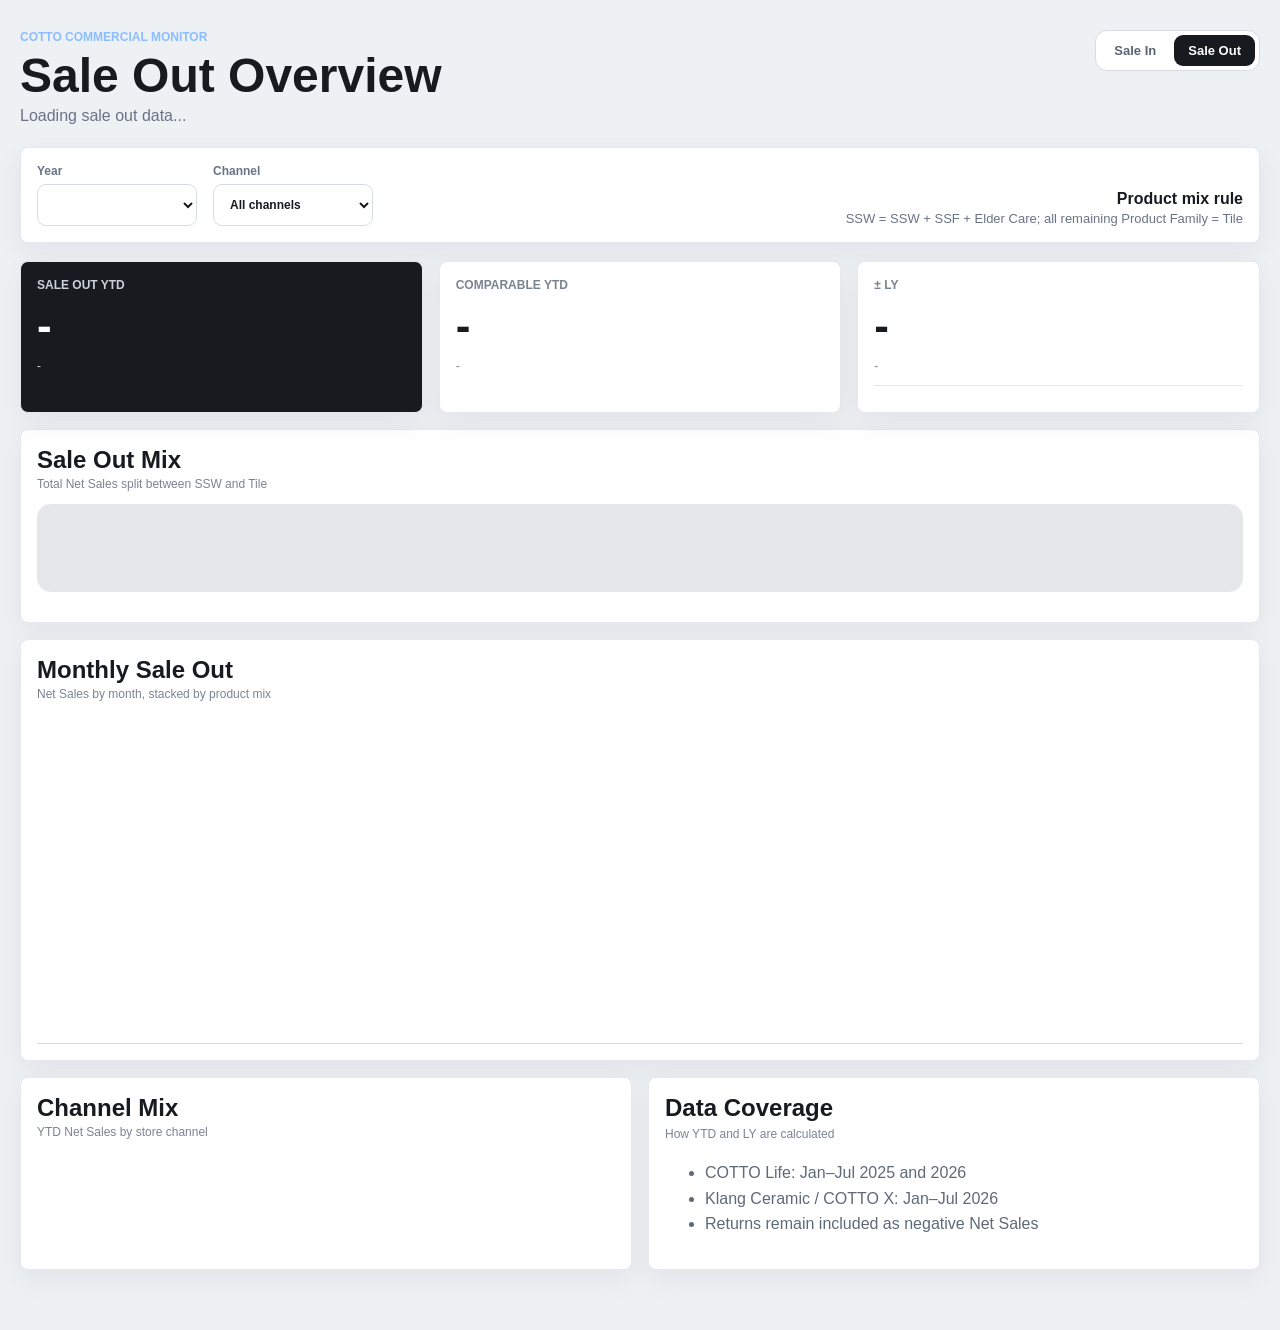
==== sale-out.html @ 2ca3b004 "Publish COTTO dashboard" ====
<!doctype html>
<html lang="th">
  <head>
    <meta charset="utf-8" />
    <meta name="viewport" content="width=device-width, initial-scale=1" />
    <meta name="robots" content="noindex, nofollow" />
    <title>COTTO Sale Out Dashboard</title>
    <script type="module" crossorigin src="./assets/saleOut-qi5j41T0.js"></script>
    <link rel="modulepreload" crossorigin href="./assets/styles-CI7xuDcN.js">
    <link rel="stylesheet" crossorigin href="./assets/styles-CTnKKgSm.css">
  </head>
  <body class="sale-out-body">
    <main class="sale-out-dashboard">
      <header class="sale-out-header">
        <div>
          <p class="section-kicker">COTTO Commercial Monitor</p>
          <h1>Sale Out Overview</h1>
          <p id="saleOutStatus">Loading sale out data...</p>
        </div>
        <nav class="page-toggle" aria-label="Dashboard page">
          <a href="./index.html">Sale In</a>
          <a class="active" href="./sale-out.html" aria-current="page">Sale Out</a>
        </nav>
      </header>

      <section class="sale-out-filters panel" aria-label="Sale out filters">
        <label>Year<select id="saleOutYear"></select></label>
        <label>Channel<select id="saleOutChannel"><option value="">All channels</option></select></label>
        <div class="sale-out-rule"><strong>Product mix rule</strong><span>SSW = SSW + SSF + Elder Care; all remaining Product Family = Tile</span></div>
      </section>

      <section class="sale-out-kpis">
        <article class="kpi-card sale-out-kpi-primary"><span>Sale Out YTD</span><strong id="saleOutYtd">-</strong><small id="saleOutYtdPeriod">-</small></article>
        <article class="kpi-card"><span>Comparable YTD</span><strong id="saleOutComparable">-</strong><small id="saleOutComparableScope">-</small></article>
        <article class="kpi-card"><span>± LY</span><strong id="saleOutLyDelta">-</strong><small id="saleOutLyValue">-</small><div id="saleOutLyBreakdown" class="sale-out-ly-breakdown"></div></article>
      </section>

      <section class="sale-out-grid">
        <article class="panel sale-out-panel-wide">
          <div class="panel-header"><div><h2>Sale Out Mix</h2><p>Total Net Sales split between SSW and Tile</p></div></div>
          <div id="saleOutOverallBar" class="sale-out-overall-bar"></div>
          <div id="saleOutMixLegend" class="sale-out-mix-legend"></div>
        </article>

        <article class="panel sale-out-panel-wide">
          <div class="panel-header"><div><h2>Monthly Sale Out</h2><p>Net Sales by month, stacked by product mix</p></div></div>
          <div id="saleOutMonthlyChart" class="sale-out-monthly-chart"></div>
        </article>

        <article class="panel">
          <div class="panel-header"><div><h2>Channel Mix</h2><p>YTD Net Sales by store channel</p></div></div>
          <div id="saleOutChannelBars" class="sale-out-channel-bars"></div>
        </article>

        <article class="panel sale-out-note-panel">
          <div class="panel-header"><div><h2>Data Coverage</h2><p>How YTD and LY are calculated</p></div></div>
          <p id="saleOutCoverageNote"></p>
          <ul><li>COTTO Life: Jan–Jul 2025 and 2026</li><li>Klang Ceramic / COTTO X: Jan–Jul 2026</li><li>Returns remain included as negative Net Sales</li></ul>
        </article>
      </section>
    </main>
  </body>
</html>
---- assets/styles-CTnKKgSm.css ----
:root{--bg: #f6f7f9;--surface: #ffffff;--surface-2: #eef2f5;--ink: #171a1f;--muted: #7a8491;--line: #e5e8ec;--nav: #171a1f;--accent: #101820;--teal: #35b9d5;--amber: #f2a93b;--danger: #d65b5b;--shadow: 0 10px 28px rgba(20, 25, 31, .06)}.page-toggle{display:inline-flex;gap:4px;padding:4px;border:1px solid #d7dce2;border-radius:12px;background:#fff}.page-toggle a{padding:8px 14px;border-radius:9px;color:#5b6472;font-size:13px;font-weight:800;text-decoration:none}.page-toggle a.active{background:var(--nav);color:#fff}.sale-out-body{overflow-x:hidden;background:#eef1f4;color:#171a1f}.sale-out-dashboard{width:min(1480px,calc(100% - 40px));margin:0 auto;padding:30px 0 60px}.sale-out-header{display:flex;align-items:flex-start;justify-content:space-between;gap:24px;margin-bottom:22px}.sale-out-header h1{margin:4px 0;font-size:clamp(30px,4vw,48px)}.sale-out-header p:last-child{margin:0;color:#697386}.sale-out-filters{display:flex;align-items:end;gap:16px;margin-bottom:18px}.sale-out-filters label{display:grid;gap:6px;min-width:160px;font-size:12px;font-weight:800;color:#697386}.sale-out-filters select{min-height:42px;padding:8px 12px;border:1px solid #d7dce2;border-radius:9px;background:#fff;font:inherit}.sale-out-rule{display:grid;gap:3px;margin-left:auto;max-width:620px;text-align:right}.sale-out-rule span{overflow-wrap:anywhere;color:#697386;font-size:13px}.sale-out-kpis{display:grid;grid-template-columns:repeat(3,1fr);gap:16px;margin-bottom:16px}.sale-out-kpis .kpi-card{min-height:140px}.sale-out-kpis .kpi-card strong{font-size:clamp(28px,4vw,44px)}.sale-out-kpi-primary{background:#171a1f;color:#fff}.sale-out-kpi-primary span,.sale-out-kpi-primary small{color:#cbd2dc}.sale-out-grid{display:grid;grid-template-columns:1fr 1fr;gap:16px}.sale-out-panel-wide{grid-column:1 / -1}.sale-out-overall-bar{display:flex;width:100%;min-height:88px;overflow:hidden;border-radius:14px;background:#e5e7eb}.sale-out-segment{display:flex;align-items:center;justify-content:center;gap:8px;min-width:0;color:#fff;transition:width .25s ease}.sale-out-segment span{opacity:.9}.sale-out-ssw{background:#38bdf8;color:#082f49}.sale-out-tile{background:#111827}.sale-out-mix-legend{display:grid;grid-template-columns:1fr 1fr;gap:12px;margin-top:14px}.sale-out-mix-legend>div{display:grid;grid-template-columns:12px 1fr auto auto;align-items:center;gap:10px;padding:12px;border:1px solid #e3e7ec;border-radius:10px}.sale-out-mix-legend i{width:12px;height:12px;border-radius:50%}.sale-out-mix-legend small{color:#697386}.sale-out-monthly-chart{display:flex;align-items:end;gap:clamp(10px,2.5vw,36px);min-height:330px;padding:20px 12px 0;overflow-x:auto;border-bottom:1px solid #d7dce2}.sale-out-month{display:grid;grid-template-rows:24px 230px 28px;align-items:end;justify-items:center;min-width:68px;flex:1}.sale-out-month>strong{font-size:12px;color:#4b5563}.sale-out-column{display:flex;flex-direction:column;align-self:end;width:min(70px,70%);min-height:4px;overflow:hidden;border-radius:8px 8px 0 0}.sale-out-column>div{display:flex;flex-direction:column;align-items:center;justify-content:center;width:100%;min-height:34px;font-size:11px;font-weight:900;line-height:1.15;text-align:center}.sale-out-column>div small{margin-top:2px;font-size:10px;font-weight:700;opacity:.88}.sale-out-column .sale-out-tile{color:#fff}.sale-out-column .sale-out-ssw{color:#082f49}.sale-out-channel-bars{display:grid;gap:15px}.sale-out-channel-bars>div{display:grid;grid-template-columns:130px 1fr 90px;align-items:center;gap:12px}.sale-out-channel-bars>div>div{height:12px;overflow:hidden;border-radius:999px;background:#e5e7eb}.sale-out-channel-bars i{display:block;height:100%;border-radius:inherit;background:#38bdf8}.sale-out-channel-bars strong{text-align:right}.sale-out-note-panel p,.sale-out-note-panel li{color:#5f6977;line-height:1.6}.sale-out-ly-breakdown{display:grid;grid-template-columns:1fr 1fr;gap:8px;width:100%;margin-top:12px;padding-top:10px;border-top:1px solid #e3e7ec}.sale-out-ly-breakdown>span{display:grid;grid-template-columns:1fr;gap:2px;padding:7px 9px;border-radius:8px;background:#f6f8fa}.sale-out-ly-breakdown b{font-size:12px;color:#697386}.sale-out-ly-breakdown strong{justify-self:start;font-size:15px!important}.sale-out-ly-breakdown small{font-size:10px;color:#8a94a3}.positive{color:#0f9f6e!important}.negative{color:#dc2626!important}@media(max-width:760px){.sale-out-dashboard{width:min(100% - 24px,1480px);padding-top:18px}.sale-out-header,.sale-out-filters{align-items:stretch;flex-direction:column}.sale-out-header .page-toggle{align-self:flex-start}.sale-out-rule{margin-left:0;text-align:left}.sale-out-kpis,.sale-out-grid{grid-template-columns:1fr}.sale-out-panel-wide{grid-column:auto}.sale-out-mix-legend{grid-template-columns:1fr}.sale-out-monthly-chart{gap:14px}.sale-out-month{min-width:62px}.sale-out-channel-bars>div{grid-template-columns:100px 1fr}.sale-out-channel-bars strong{grid-column:2}.topbar-actions{flex-wrap:wrap}}.sale-out-kpis .sale-out-kpi-primary{background:#171a1f;color:#fff}.sale-out-kpis .sale-out-kpi-primary span,.sale-out-kpis .sale-out-kpi-primary small{color:#cbd2dc}.sale-out-kpis .sale-out-kpi-primary strong{color:#fff}*{box-sizing:border-box}body{margin:0;min-height:100vh;color:var(--ink);background:var(--bg);font-family:Arial,Noto Sans Thai,Tahoma,sans-serif}button,input,select{font:inherit}.app-shell{display:grid;grid-template-columns:minmax(0,1fr);min-height:100vh}.filter-menu-button{position:fixed;top:16px;left:16px;z-index:120;display:inline-flex;flex-direction:column;align-items:center;justify-content:center;gap:5px;width:44px;height:44px;border:1px solid rgba(255,255,255,.22);border-radius:8px;background:var(--nav);box-shadow:0 10px 22px #14191f29;cursor:pointer}.filter-menu-button span{display:block;width:20px;height:2px;border-radius:999px;background:#fff}.filter-menu-button span+span{margin-top:0}.filter-backdrop{position:fixed;inset:0;z-index:90;background:#080c1266;opacity:0;pointer-events:none;transition:opacity .18s ease}body.filter-open .filter-backdrop{opacity:1;pointer-events:auto}.sidebar{position:fixed;top:0;left:0;z-index:110;width:min(292px,calc(100vw - 28px));height:100vh;height:100dvh;padding:76px 22px 22px;color:#fff;background:var(--nav);overflow-y:auto;transform:translate(-100%);transition:transform .2s ease;box-shadow:18px 0 34px #14191f38}body.filter-open .sidebar{transform:translate(0)}.brand-block{padding-bottom:20px;border-bottom:1px solid rgba(255,255,255,.16)}.eyebrow,.section-kicker{color:#8bbdff;font-size:12px;font-weight:700;letter-spacing:0;text-transform:uppercase}h1,h2,h3,h4,p{margin:0}h1{margin-top:7px;font-size:27px;line-height:1.15}.brand-block p{margin-top:10px;color:#ffffffbd;font-size:13px;line-height:1.45}.filter-panel{display:grid;gap:13px;padding-top:20px}label{display:grid;gap:6px;color:#ffffffc7;font-size:13px;font-weight:700}select,input{width:100%;min-height:40px;border:1px solid rgba(255,255,255,.28);border-radius:6px;color:var(--ink);background:#f8fafc;padding:8px 10px;outline:none}select option{color:var(--ink);background:#f8fafc}select[multiple]{min-height:84px;padding:4px}select[multiple] option{border-radius:4px;padding:6px 8px}select[multiple] option:checked{color:#fff;background:var(--accent)}input::placeholder{color:#7a8491}.ghost-button,.small-button,.metric-button,.view-button{border:1px solid var(--line);border-radius:6px;background:#fff;color:var(--ink);cursor:pointer}.ghost-button{min-height:40px;margin-top:2px;color:#fff;background:transparent;border-color:#ffffff47}.dashboard{min-width:0;padding:24px;background:var(--bg)}.topbar{display:flex;align-items:flex-start;justify-content:space-between;gap:16px;margin-bottom:18px;color:var(--ink);background:var(--surface);border:1px solid var(--line);border-radius:8px;box-shadow:var(--shadow);padding:16px 18px 16px 72px}.topbar h2{margin-top:4px;font-size:28px;line-height:1.2}.topbar p{color:var(--muted)}.topbar-actions{display:flex;flex-wrap:wrap;justify-content:flex-end;gap:10px}.refresh-button{min-height:42px;border:1px solid var(--accent);border-radius:6px;background:var(--accent);color:#fff;cursor:pointer;font-weight:800;padding:0 14px}.refresh-button:disabled{cursor:progress;opacity:.65}.refresh-panel{display:flex;justify-content:space-between;gap:14px;align-items:flex-start;margin-bottom:16px;border:1px solid #bfd5f4;border-left:4px solid var(--accent);border-radius:8px;background:#f7fbff;padding:13px 14px}.refresh-panel[hidden]{display:none}.refresh-panel strong{display:block;font-size:14px}.refresh-panel p{margin-top:4px;color:var(--muted);font-size:13px;line-height:1.45}.mobile-latest-panel{display:none}.top-summary-row{display:grid;grid-template-columns:minmax(260px,.42fr) minmax(0,1fr);gap:16px;align-items:stretch;margin-bottom:16px}.top-summary-row .kpi-grid{grid-template-columns:1fr;margin-bottom:0}.top-summary-row .brand-summary-panel{margin-bottom:0}.brand-overview-grid{display:grid;grid-template-columns:minmax(0,1fr) minmax(280px,.28fr);gap:16px;align-items:start}.metric-toggle,.view-toggle{display:inline-flex;padding:4px;border:1px solid var(--line);border-radius:8px;background:var(--surface)}.metric-button,.view-button{min-width:72px;min-height:34px;border:0;background:transparent;color:var(--muted)}.metric-button.active,.view-button.active{background:var(--accent);color:#fff}.kpi-grid,.focus-grid{display:grid;gap:12px;margin-bottom:16px}.kpi-grid{grid-template-columns:repeat(2,minmax(160px,1fr))}.focus-grid{grid-template-columns:repeat(4,minmax(160px,1fr))}.kpi-card,.focus-item,.panel,.brand-summary-panel{border:1px solid var(--line);border-radius:8px;background:var(--surface);box-shadow:var(--shadow)}.kpi-card,.focus-item{min-height:106px;padding:16px}.kpi-card{position:relative;overflow:hidden}.kpi-icon{display:grid;width:32px;height:32px;margin-bottom:12px;place-items:center;border-radius:6px;background:#dff5fb;color:var(--accent);font-size:18px;font-weight:900;box-shadow:inset 0 0 0 1px #c9edf6}.kpi-card span,.focus-item span{display:block;color:var(--muted);font-size:12px;font-weight:700;text-transform:uppercase}.kpi-card strong,.focus-item strong{display:block;margin-top:9px;font-size:28px;line-height:1.15;overflow-wrap:anywhere}.focus-item strong{font-size:18px}.kpi-card small,.focus-item small{display:block;margin-top:7px;color:var(--muted);font-size:12px}.layout-grid{display:grid;grid-template-columns:minmax(0,1.15fr) minmax(360px,.85fr);gap:16px}.panel,.brand-summary-panel{min-width:0;padding:16px}.brand-card-grid{display:grid;grid-template-columns:repeat(3,minmax(150px,1fr));gap:12px}.brand-mix-card{display:grid;gap:8px;min-height:126px;border:1px solid var(--line);border-radius:8px;background:#fff;color:var(--ink);padding:14px;cursor:pointer;text-align:left;transition:transform .16s ease,box-shadow .16s ease}.brand-mix-card:hover,.brand-mix-card:focus{transform:translateY(-1px);box-shadow:0 12px 26px #14191f14;outline:none}.brand-card-topline,.brand-card-growth{display:flex;gap:8px;align-items:center;justify-content:space-between}.brand-card-topline{justify-content:flex-start;color:var(--muted);font-size:12px;font-weight:800;text-transform:uppercase}.brand-card-topline i{width:10px;height:10px;border-radius:999px}.brand-mix-card strong{font-size:20px;line-height:1.1;overflow-wrap:anywhere}.brand-mix-card small{color:var(--muted);font-size:12px}.brand-card-growth{flex-wrap:wrap;justify-content:flex-start;color:var(--muted);font-size:12px}.panel-wide{grid-column:1 / -1}.po-basket-panel{margin-bottom:16px}.po-basket-grid{display:grid;grid-template-columns:repeat(4,minmax(170px,1fr));gap:12px}.po-basket-card{display:grid;gap:7px;min-height:132px;border:1px solid var(--line);border-radius:8px;background:#f8fafc;color:var(--ink);padding:14px;text-align:left;cursor:pointer}.po-basket-card span{color:var(--muted);font-size:12px;font-weight:800;text-transform:uppercase}.po-basket-card strong{font-size:24px;line-height:1.1}.po-basket-card small,.po-basket-card em{color:var(--muted);font-size:12px;font-style:normal}.po-basket-card b{font-size:13px}.dashboard-secondary{display:none}.panel-header{display:flex;justify-content:space-between;gap:12px;align-items:flex-start;margin-bottom:13px}.panel-header h3{font-size:17px}.panel-header p,.panel-header span{margin-top:3px;color:var(--muted);font-size:12px}.small-button{min-height:32px;padding:0 10px;color:var(--accent)}.panel-copy-actions{display:inline-flex;flex-wrap:wrap;justify-content:flex-end;gap:7px;margin-left:auto}.copy-button{min-width:88px;white-space:nowrap}.copy-success{border-color:#35b9d58c;color:#0f766e;background:#35b9d51f}.monthly-trend-controls{display:flex;flex-wrap:wrap;justify-content:flex-end;gap:8px;max-width:100%}.monthly-trend-limit{display:inline-flex;align-items:center;gap:7px;color:var(--muted);font-size:12px;font-weight:700;white-space:nowrap}.monthly-trend-limit select{min-height:32px;width:92px;padding:0 28px 0 10px}.daily-trend-controls{display:flex;flex-wrap:wrap;justify-content:flex-end;gap:8px;max-width:100%}.clear-daily-date{min-height:34px;white-space:nowrap}.daily-range-toggle{display:inline-flex;min-height:34px;overflow:hidden;border:1px solid var(--line);border-radius:7px;background:#f8fafc}.daily-range-button{border:0;border-right:1px solid var(--line);background:transparent;color:var(--muted);cursor:pointer;font-size:12px;font-weight:800;padding:0 11px}.daily-range-button:last-child{border-right:0}.daily-range-button:hover,.daily-range-button.active{background:var(--accent);color:#fff}.daily-custom-range{display:flex;align-items:center;gap:7px;color:var(--muted);font-size:12px;font-weight:800}.daily-custom-range[hidden]{display:none}.daily-custom-range input{width:142px;min-height:34px;border-color:var(--line);border-radius:7px;background:#fff;padding:5px 8px;font-size:12px;font-weight:700}.bars{display:grid;gap:9px}.bar-row{display:grid;grid-template-columns:minmax(118px,.95fr) minmax(120px,1.4fr) minmax(92px,auto);gap:10px;align-items:center;min-height:32px;padding:4px 0;cursor:pointer}.horizontal .bar-row{grid-template-columns:78px minmax(120px,1fr) minmax(92px,auto)}.bar-label{overflow:hidden;color:var(--ink);font-size:13px;font-weight:700;text-overflow:ellipsis;white-space:nowrap}.bar-track{height:10px;border-radius:999px;background:var(--surface-2);overflow:hidden}.bar-fill{height:100%;border-radius:inherit;background:linear-gradient(90deg,var(--accent),var(--teal))}.bar-value{color:var(--muted);font-size:12px;text-align:right;white-space:nowrap}.category-row .bar-value span{font-size:11px}.brand-mix-chart{min-width:0}.mix-pie-grid{display:grid;grid-template-columns:1fr;gap:14px;align-items:start}.mix-pie-panel{min-width:0}.mix-pie-panel h4{margin:0 0 10px;color:var(--muted);font-size:12px;font-weight:800;text-transform:uppercase}.category-mix-panel{margin-top:16px}.category-mix-panel h4{margin:0 0 10px;color:var(--muted);font-size:12px;font-weight:800;text-transform:uppercase}.brand-pie-layout{display:grid;gap:12px;align-items:center}.brand-pie{width:100%;max-width:180px;aspect-ratio:1;justify-self:center}.brand-pie path,.brand-pie circle[role=button]{cursor:pointer;transition:opacity .16s ease}.brand-pie path:hover,.brand-pie path:focus,.brand-pie circle[role=button]:hover,.brand-pie circle[role=button]:focus{opacity:.78;outline:none}.brand-pie-total{fill:var(--ink);font-size:20px;font-weight:800;text-anchor:middle}.brand-pie-caption{fill:var(--muted);font-size:11px;font-weight:700;text-anchor:middle}.brand-pie-legend{display:grid;gap:8px;margin:0;padding:0;list-style:none}.brand-pie-legend button{display:grid;grid-template-columns:10px minmax(0,1fr) auto;gap:8px;align-items:center;width:100%;border:0;background:transparent;color:var(--ink);padding:0;cursor:pointer;text-align:left}.brand-pie-swatch{width:10px;height:10px;border-radius:999px}.brand-pie-name{overflow:hidden;font-size:12px;font-weight:700;text-overflow:ellipsis;white-space:nowrap}.brand-pie-value{color:var(--muted);font-size:12px;white-space:nowrap}.category-mix-chart{min-height:0}.category-mix-bars{display:grid;gap:8px 18px;grid-template-columns:repeat(2,minmax(300px,1fr))}.category-mix-column{display:grid;gap:8px}.category-mix-bar{display:grid;grid-template-columns:minmax(130px,.9fr) minmax(140px,1.4fr) minmax(86px,auto);gap:10px;align-items:center;width:100%;border:0;border-radius:6px;background:transparent;color:var(--ink);cursor:pointer;padding:0;text-align:left}.category-mix-bar:hover .category-mix-fill,.category-mix-bar:focus .category-mix-fill{filter:brightness(.92)}.category-mix-bar:focus{outline:2px solid rgba(53,185,213,.4);outline-offset:3px}.category-mix-name{display:flex;min-width:0;align-items:center;gap:7px;overflow:hidden;font-size:12px;font-weight:800;text-overflow:ellipsis;white-space:nowrap}.category-mix-swatch{flex:0 0 auto;width:9px;height:9px;border-radius:999px}.category-mix-value{color:var(--ink);font-size:12px;font-weight:800;text-align:right;white-space:nowrap}.category-mix-value em{margin-left:5px;color:var(--muted);font-size:11px;font-style:normal;font-weight:700}.category-mix-deltas{display:block;margin-top:2px;color:var(--muted);font-size:9px;font-weight:700;line-height:1.1}.category-mix-track{display:block;width:100%;height:8px;border-radius:999px;background:var(--surface-2);overflow:hidden}.category-mix-fill{display:block;height:100%;border-radius:inherit;transition:filter .16s ease}.line-chart{position:relative;width:100%;min-height:330px;overflow-x:auto}.line-chart svg{display:block;width:100%;height:auto;overflow:visible}.line-grid line{stroke:#edf0f3;stroke-width:1;stroke-dasharray:5 7}.line-axis text{fill:var(--muted);font-size:12px}.line-axis text.line-axis-future{fill:#b6bdc7;font-style:italic}.line-axis text.line-axis-out{opacity:.35}.line-dot-future{fill:#fff;stroke:#c9d0d8;stroke-width:1.5;stroke-dasharray:2 2}.line-value-label{fill:var(--ink);font-size:11px;font-weight:700;paint-order:stroke;stroke:#fff;stroke-width:3px}.line-value-label-previous{fill:#7b8794;font-size:10px;font-weight:600;stroke-width:2.5px}.line-path{fill:none;stroke-linecap:round;stroke-linejoin:round;stroke-width:4}.line-path-current{stroke:#171a1f}.line-path-previous{stroke:var(--teal);stroke-dasharray:7 8}.daily-path-previous-month{stroke:#2563eb}.daily-path-last-year{stroke:#f59e0b;stroke-dasharray:7 8}.line-dot,.line-dot-previous,.line-dot-last-year{stroke:#fff;stroke-width:2}.line-dot{cursor:pointer;fill:#171a1f}.line-dot:hover,.line-dot:focus{outline:none;stroke:var(--nav);stroke-width:3}.line-dot-previous{fill:var(--teal)}.daily-line-chart .line-dot-previous{fill:#2563eb}.line-dot-last-year{fill:#f59e0b}.line-legend{display:flex;flex-wrap:wrap;gap:14px;margin-top:4px;color:var(--muted);font-size:12px;font-weight:700}.line-legend span{display:inline-flex;align-items:center;gap:7px}.line-legend i{display:inline-block;width:28px;height:4px;border-radius:999px}.legend-current{background:#171a1f}.legend-previous{background:repeating-linear-gradient(90deg,var(--teal) 0 7px,transparent 7px 12px)}.daily-line-chart .legend-previous{background:#2563eb}.legend-last-year{background:repeating-linear-gradient(90deg,#f59e0b 0 7px,transparent 7px 12px)}.comparison-panel{border-top:4px solid var(--teal)}.comparison-grid{display:grid;grid-template-columns:minmax(220px,.7fr) minmax(0,1.15fr) minmax(0,1.15fr);gap:14px;align-items:start}.comparison-card{min-width:0}.comparison-card h4{margin-bottom:9px;font-size:14px}.total-comparison{min-height:178px;border:1px solid var(--line);border-radius:8px;background:#f8fafc;padding:14px}.total-comparison strong{display:block;margin-top:10px;font-size:25px;line-height:1.1}.comparison-metrics{display:grid;gap:8px;margin-top:14px;color:var(--muted);font-size:12px;font-weight:700}.comparison-table-wrap{max-height:286px}.delta{display:inline-block;min-width:62px;font-weight:800}.delta.is-up{color:var(--teal)}.delta.is-down{color:var(--danger)}.delta.is-flat{color:var(--muted)}.daily-combo-chart{min-height:358px;overflow-x:auto;padding-top:4px}.daily-combo-chart svg{display:block;min-width:920px;width:100%;height:auto}.daily-current-rect{fill:#18181b;transition:opacity .16s ease,transform .16s ease}.daily-current-rect:hover{opacity:.78}.daily-value-label{fill:#111827;font-size:10px;font-weight:800;paint-order:stroke;stroke:#fff;stroke-width:3px}.daily-bar-chart{min-height:292px;padding:8px 2px 0;overflow-x:auto}.daily-bar-plot{display:grid;grid-template-columns:repeat(var(--daily-columns, 7),minmax(34px,1fr));gap:12px;min-height:238px;align-items:end}.daily-bar-chart.is-range-dense .daily-bar-plot{min-width:980px;gap:7px}.daily-bar-day{display:grid;grid-template-rows:24px 170px 18px 16px;gap:4px;min-width:0;border-radius:8px;padding:2px;text-align:center}.daily-bar-day.is-selected{background:#e6f6fb;box-shadow:inset 0 0 0 1px #9ddcec}.daily-bar-value{color:#111827;max-width:100%;overflow:hidden;font-size:10px;font-weight:800;text-overflow:ellipsis;white-space:nowrap}.daily-bar-stack{display:flex;align-items:end;justify-content:center;gap:4px;height:170px;min-width:0}.daily-bar{width:clamp(8px,2.5vw,18px);max-width:18px;min-height:2px;border:0;border-radius:8px 8px 6px 6px;padding:0;transition:opacity .16s ease,transform .16s ease}.daily-bar-chart.is-range-dense .daily-bar{width:8px}.daily-bar:hover{opacity:.78;transform:translateY(-2px)}.daily-bar-current{background:#18181b;cursor:pointer}.daily-bar-current:focus-visible{outline:2px solid var(--teal);outline-offset:2px}.daily-bar-previous{background:#c9c9c9}.daily-bar-last-year{background:repeating-linear-gradient(135deg,#9ca3af 0 4px,#d1d5db 4px 8px)}.daily-bar-label{color:#7b7f86;font-size:12px;font-weight:800}.daily-bar-date{color:#a0a4aa;font-size:11px;font-weight:700}.daily-bar-legend{display:flex;flex-wrap:wrap;gap:8px 14px;margin-top:12px;color:var(--muted);font-size:12px;font-weight:800}.daily-bar-legend span{display:inline-flex;align-items:center;gap:6px}.daily-bar-legend i{display:inline-block;width:24px;height:8px;border-radius:999px}.daily-bar-legend .legend-current{background:#18181b}.daily-bar-legend .legend-previous{background:#c9c9c9}.daily-bar-legend .legend-last-year{background:repeating-linear-gradient(135deg,#9ca3af 0 4px,#d1d5db 4px 8px)}.compact .bar-row{grid-template-columns:minmax(118px,1fr) minmax(90px,1fr) minmax(82px,auto)}.branch-comparison-row,.category-row{grid-template-columns:minmax(118px,.7fr) minmax(90px,1fr) minmax(150px,auto)}.branch-comparison-row .bar-value span,.category-row .bar-value span{color:var(--muted);font-size:11px;font-weight:700}.table-wrap{max-height:430px;overflow:auto;border:1px solid var(--line);border-radius:8px}.table-wrap.slim{max-height:330px}.report-panel{border-top:4px solid var(--accent)}.promotion-panel{border-top-color:var(--teal)}.promotion-card-grid{display:grid;grid-template-columns:repeat(3,minmax(160px,1fr));gap:10px;margin-bottom:14px}.promotion-card-grid article{min-width:0;border:1px solid var(--line);border-radius:8px;background:#f9fafb;padding:12px}.promotion-card-grid span{display:block;color:var(--muted);font-size:11px;font-weight:800;text-transform:uppercase}.promotion-card-grid strong{display:block;margin-top:5px;color:var(--ink);font-size:22px;line-height:1.1}.promotion-card-grid small{display:block;margin-top:4px;color:var(--muted);font-size:11px;font-weight:700}.promotion-table th:nth-child(3),.promotion-table td:nth-child(3){min-width:230px}.report-table-wrap{max-height:520px}.branch-brand-table-wrap{max-height:none;overflow:visible}table{width:100%;border-collapse:collapse;font-size:12px}th,td{padding:9px 10px;border-bottom:1px solid var(--line);text-align:left;vertical-align:top}th{position:sticky;top:0;z-index:1;background:#f9fafb;color:var(--muted);font-size:11px;text-transform:uppercase}tbody tr{cursor:pointer}tbody tr:hover{background:#f3f7fc}tbody tr.is-selected{background:#e8f6fb}td span{display:block;margin-top:2px;color:var(--muted);font-size:11px;font-weight:600;line-height:1.25}tfoot td{position:sticky;bottom:0;z-index:1;border-top:2px solid var(--line);background:#eef4fb;font-weight:800}.report-table th,.report-table td{min-width:108px}.report-table th:first-child,.report-table td:first-child{position:sticky;left:0;z-index:2;min-width:150px;background:#fff;font-weight:800}.report-table th:first-child{z-index:3;background:#f9fafb}.report-table tfoot td:first-child{background:#eef4fb}.report-table .sales-mix-header,.report-table .sales-mix-cell{min-width:230px}.sales-mix{width:210px;margin-left:auto}.sales-mix-track{display:flex;width:100%;height:10px;overflow:hidden;border-radius:999px;background:var(--surface-2)}.sales-mix-customer{background:#14b8a6}.sales-mix-project{background:#38bdf8}.sales-mix-labels{display:flex;justify-content:space-between;gap:10px;margin-top:5px;color:var(--muted);font-size:10px;font-weight:800;white-space:nowrap}.sales-mix-labels span{display:inline-flex;align-items:center;gap:4px;margin:0;font-size:inherit}.sales-mix-dot{width:7px;height:7px;flex:0 0 7px;border-radius:50%}.sales-mix-dot.customer{background:#14b8a6}.sales-mix-dot.project{background:#38bdf8}.sales-mix-empty{text-align:center}.copy-success{color:var(--teal)}.number{text-align:right;white-space:nowrap}.detail-grid{display:grid;grid-template-columns:minmax(0,1fr) minmax(0,1fr);gap:16px}.detail-grid h4{margin-bottom:8px;font-size:14px}.empty{color:var(--muted);font-size:13px}.access-screen{display:grid;min-height:100vh;place-items:center;padding:24px;background:var(--bg)}.access-panel{width:min(420px,100%);border:1px solid var(--line);border-radius:8px;background:var(--surface);box-shadow:var(--shadow);padding:24px}.access-panel h1{color:var(--ink)}.access-panel p:not(.section-kicker){margin-top:10px;color:var(--muted);line-height:1.5}.access-panel form{display:grid;gap:10px;margin-top:18px}.access-panel input{color:var(--ink);border-color:var(--line);background:#fff}@media(max-width:1100px){.app-shell{grid-template-columns:1fr}.sidebar{position:fixed;height:100vh;height:100dvh}.filter-panel{grid-template-columns:repeat(2,minmax(0,1fr))}.top-summary-row,.brand-overview-grid,.category-mix-bars{grid-template-columns:1fr}.top-summary-row .kpi-grid,.kpi-grid,.focus-grid,.layout-grid,.detail-grid,.comparison-grid,.brand-card-grid{grid-template-columns:1fr 1fr}.promotion-card-grid{grid-template-columns:1fr}}@media(max-width:720px){body{background:var(--bg)}.app-shell{display:flex;flex-direction:column}.dashboard{order:1;padding:14px;background:var(--bg)}.sidebar{order:2;padding:76px 16px 16px}.brand-block{padding-bottom:14px}h1{font-size:23px}.topbar,.panel-header{flex-direction:column}.topbar{gap:12px;margin-bottom:12px}.topbar h2{font-size:24px}.topbar-actions,.refresh-button,.metric-toggle,.view-toggle{width:100%}.metric-button,.view-button{flex:1}.mobile-latest-panel{display:none;margin-bottom:14px;border:1px solid var(--line);border-top:4px solid var(--teal);border-radius:8px;background:var(--surface);box-shadow:var(--shadow);padding:14px}.mobile-latest-header{display:flex;justify-content:space-between;gap:12px;align-items:flex-start;margin-bottom:12px}.mobile-latest-header h3{margin-top:3px;font-size:20px;line-height:1.2}.mobile-latest-header span{display:none;flex:0 1 104px;color:var(--muted);font-size:12px;font-weight:700;line-height:1.35;text-align:right;white-space:normal}.mobile-account-list{display:grid;gap:9px}.mobile-account-card{display:grid;gap:4px;width:100%;min-height:82px;border:1px solid var(--line);border-radius:8px;background:#f8fafc;color:var(--ink);padding:11px 12px;cursor:pointer;text-align:left}.mobile-account-card span{color:var(--muted);font-size:12px;font-weight:800;text-transform:uppercase}.mobile-account-card strong{font-size:24px;line-height:1.1}.mobile-account-card small{color:var(--muted);font-size:12px;line-height:1.35}.filter-panel,.kpi-grid,.focus-grid,.layout-grid,.detail-grid,.comparison-grid,.mix-pie-grid,.brand-card-grid,.po-basket-grid{grid-template-columns:1fr}.top-summary-row{grid-template-columns:1fr;gap:12px}.top-summary-row .kpi-grid{grid-template-columns:1fr 1fr}.brand-overview-grid{grid-template-columns:1fr}.brand-card-grid{grid-template-columns:repeat(2,minmax(0,1fr))}.kpi-card{min-height:124px}.kpi-card strong{font-size:24px}.brand-summary-panel,.panel{padding:14px}.monthly-trend-controls,.daily-trend-controls,.daily-range-toggle,.daily-custom-range,.daily-custom-range input{width:100%}.daily-range-button{flex:1;min-height:36px;padding:0 8px}.daily-custom-range{flex-wrap:wrap}.daily-custom-range span{flex:0 0 auto}.daily-custom-range input{flex:1 1 128px}.brand-mix-card{min-height:118px;padding:12px}.brand-mix-card strong{font-size:18px}.brand-card-growth{gap:5px 8px}.line-chart{min-height:190px}.line-value-label{font-size:10px}.line-value-label-previous{font-size:9px}.bar-row,.horizontal .bar-row,.compact .bar-row,.branch-comparison-row,.category-row{grid-template-columns:1fr;gap:5px}.bar-value{text-align:left}.brand-pie-layout{grid-template-columns:1fr}.brand-pie{justify-self:center}.category-mix-bar{grid-template-columns:minmax(0,1fr);gap:6px}.category-mix-value{text-align:left}.report-table th,.report-table td{min-width:92px}.report-table th:first-child,.report-table td:first-child{min-width:118px}}@media(max-width:720px){.branch-brand-table-wrap{overflow:visible;border:0;background:transparent}.branch-brand-table-wrap .report-table,.branch-brand-table-wrap tbody,.branch-brand-table-wrap tfoot{display:block;width:100%}.branch-brand-table-wrap thead{display:none}.branch-brand-table-wrap tbody tr{display:grid;grid-template-columns:1fr 1fr;gap:0 12px;margin:0 0 10px;padding:10px 12px;border:1px solid var(--line);border-radius:10px;background:var(--surface);box-shadow:0 1px 3px #0f172a0f}.branch-brand-table-wrap tbody td{display:flex;justify-content:space-between;gap:8px;min-width:0;padding:5px 0;border:0;text-align:right;white-space:normal}.branch-brand-table-wrap tbody td:before{content:attr(data-label);flex:0 0 auto;color:var(--muted);font-size:10px;font-weight:800;text-align:left}.branch-brand-table-wrap tbody td:nth-child(1){grid-column:1 / -1;justify-content:flex-start;padding-bottom:8px;border-bottom:1px solid var(--line);text-align:left;font-size:15px;font-weight:900}.branch-brand-table-wrap tbody td:nth-child(1):before{content:""}.branch-brand-table-wrap .selected-sku-set-cell{color:#0f766e;font-weight:900}.branch-brand-table-wrap tfoot tr{display:grid;grid-template-columns:repeat(auto-fit,minmax(120px,1fr));gap:8px;padding:10px 12px;border-radius:10px;background:#eef4fb}.branch-brand-table-wrap tfoot td{display:flex;justify-content:space-between;gap:8px;min-width:0;padding:0;border:0;text-align:right;font-weight:900}.branch-brand-table-wrap tfoot td:before{content:attr(data-label);color:var(--muted);font-size:10px;font-weight:800;text-align:left}.branch-brand-table-wrap tfoot td:first-child{text-align:left}.branch-brand-table-wrap tfoot td:first-child:before{content:""}}
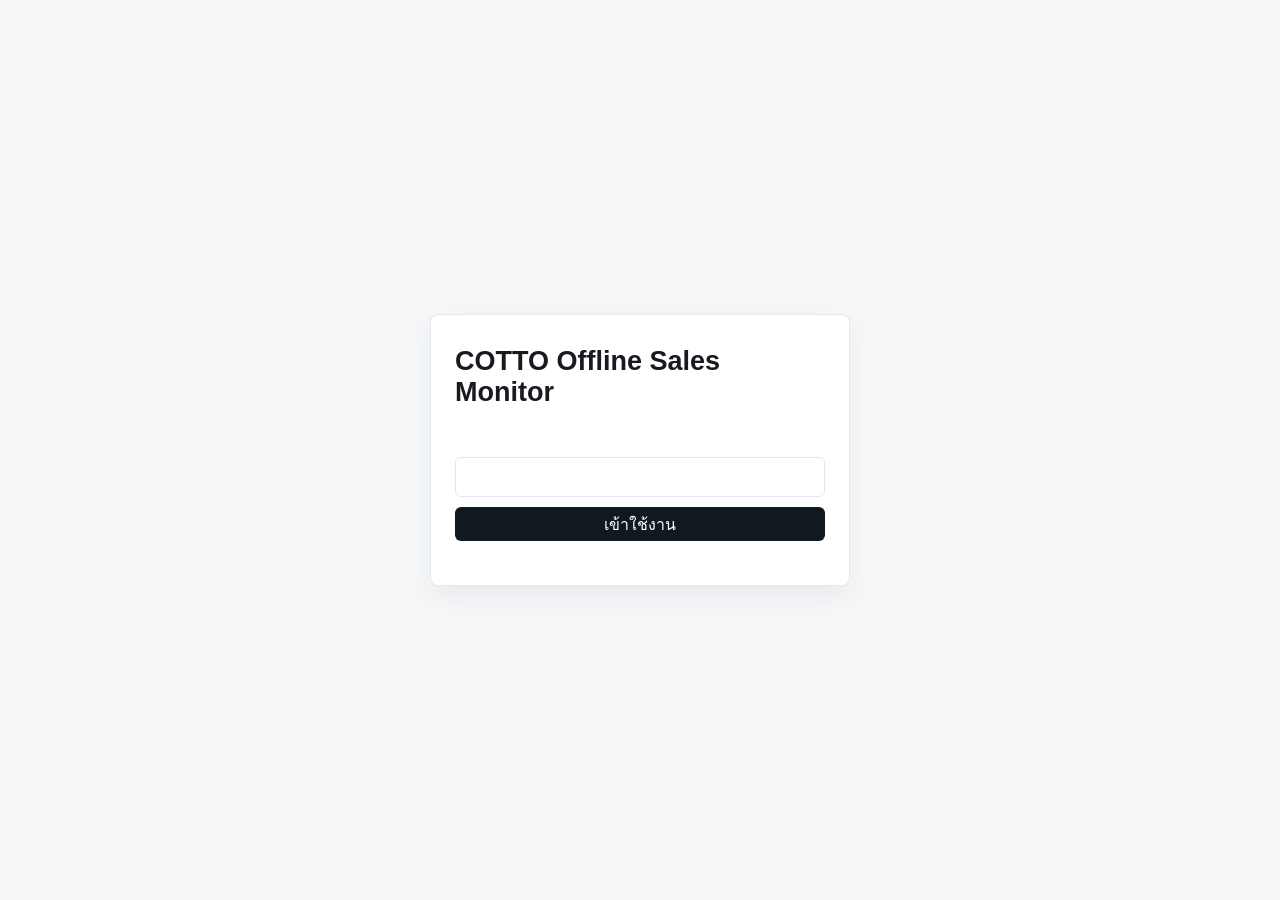
==== commit 0d4242f5: "Refresh COTTO dashboard" ====
--- a/sale-out.html
+++ b/sale-out.html
@@ -5,9 +5,9 @@
     <meta name="viewport" content="width=device-width, initial-scale=1" />
     <meta name="robots" content="noindex, nofollow" />
     <title>COTTO Sale Out Dashboard</title>
-    <script type="module" crossorigin src="./assets/saleOut-qi5j41T0.js"></script>
-    <link rel="modulepreload" crossorigin href="./assets/styles-CI7xuDcN.js">
-    <link rel="stylesheet" crossorigin href="./assets/styles-CTnKKgSm.css">
+    <script type="module" crossorigin src="./assets/saleOut-BYEFVHKq.js"></script>
+    <link rel="modulepreload" crossorigin href="./assets/preload-helper-CO2dBQxC.js">
+    <link rel="stylesheet" crossorigin href="./assets/preload-helper-CTnKKgSm.css">
   </head>
   <body class="sale-out-body">
     <main class="sale-out-dashboard">
--- a/assets/preload-helper-CTnKKgSm.css
+++ b/assets/preload-helper-CTnKKgSm.css
@@ -0,0 +1 @@
+:root{--bg: #f6f7f9;--surface: #ffffff;--surface-2: #eef2f5;--ink: #171a1f;--muted: #7a8491;--line: #e5e8ec;--nav: #171a1f;--accent: #101820;--teal: #35b9d5;--amber: #f2a93b;--danger: #d65b5b;--shadow: 0 10px 28px rgba(20, 25, 31, .06)}.page-toggle{display:inline-flex;gap:4px;padding:4px;border:1px solid #d7dce2;border-radius:12px;background:#fff}.page-toggle a{padding:8px 14px;border-radius:9px;color:#5b6472;font-size:13px;font-weight:800;text-decoration:none}.page-toggle a.active{background:var(--nav);color:#fff}.sale-out-body{overflow-x:hidden;background:#eef1f4;color:#171a1f}.sale-out-dashboard{width:min(1480px,calc(100% - 40px));margin:0 auto;padding:30px 0 60px}.sale-out-header{display:flex;align-items:flex-start;justify-content:space-between;gap:24px;margin-bottom:22px}.sale-out-header h1{margin:4px 0;font-size:clamp(30px,4vw,48px)}.sale-out-header p:last-child{margin:0;color:#697386}.sale-out-filters{display:flex;align-items:end;gap:16px;margin-bottom:18px}.sale-out-filters label{display:grid;gap:6px;min-width:160px;font-size:12px;font-weight:800;color:#697386}.sale-out-filters select{min-height:42px;padding:8px 12px;border:1px solid #d7dce2;border-radius:9px;background:#fff;font:inherit}.sale-out-rule{display:grid;gap:3px;margin-left:auto;max-width:620px;text-align:right}.sale-out-rule span{overflow-wrap:anywhere;color:#697386;font-size:13px}.sale-out-kpis{display:grid;grid-template-columns:repeat(3,1fr);gap:16px;margin-bottom:16px}.sale-out-kpis .kpi-card{min-height:140px}.sale-out-kpis .kpi-card strong{font-size:clamp(28px,4vw,44px)}.sale-out-kpi-primary{background:#171a1f;color:#fff}.sale-out-kpi-primary span,.sale-out-kpi-primary small{color:#cbd2dc}.sale-out-grid{display:grid;grid-template-columns:1fr 1fr;gap:16px}.sale-out-panel-wide{grid-column:1 / -1}.sale-out-overall-bar{display:flex;width:100%;min-height:88px;overflow:hidden;border-radius:14px;background:#e5e7eb}.sale-out-segment{display:flex;align-items:center;justify-content:center;gap:8px;min-width:0;color:#fff;transition:width .25s ease}.sale-out-segment span{opacity:.9}.sale-out-ssw{background:#38bdf8;color:#082f49}.sale-out-tile{background:#111827}.sale-out-mix-legend{display:grid;grid-template-columns:1fr 1fr;gap:12px;margin-top:14px}.sale-out-mix-legend>div{display:grid;grid-template-columns:12px 1fr auto auto;align-items:center;gap:10px;padding:12px;border:1px solid #e3e7ec;border-radius:10px}.sale-out-mix-legend i{width:12px;height:12px;border-radius:50%}.sale-out-mix-legend small{color:#697386}.sale-out-monthly-chart{display:flex;align-items:end;gap:clamp(10px,2.5vw,36px);min-height:330px;padding:20px 12px 0;overflow-x:auto;border-bottom:1px solid #d7dce2}.sale-out-month{display:grid;grid-template-rows:24px 230px 28px;align-items:end;justify-items:center;min-width:68px;flex:1}.sale-out-month>strong{font-size:12px;color:#4b5563}.sale-out-column{display:flex;flex-direction:column;align-self:end;width:min(70px,70%);min-height:4px;overflow:hidden;border-radius:8px 8px 0 0}.sale-out-column>div{display:flex;flex-direction:column;align-items:center;justify-content:center;width:100%;min-height:34px;font-size:11px;font-weight:900;line-height:1.15;text-align:center}.sale-out-column>div small{margin-top:2px;font-size:10px;font-weight:700;opacity:.88}.sale-out-column .sale-out-tile{color:#fff}.sale-out-column .sale-out-ssw{color:#082f49}.sale-out-channel-bars{display:grid;gap:15px}.sale-out-channel-bars>div{display:grid;grid-template-columns:130px 1fr 90px;align-items:center;gap:12px}.sale-out-channel-bars>div>div{height:12px;overflow:hidden;border-radius:999px;background:#e5e7eb}.sale-out-channel-bars i{display:block;height:100%;border-radius:inherit;background:#38bdf8}.sale-out-channel-bars strong{text-align:right}.sale-out-note-panel p,.sale-out-note-panel li{color:#5f6977;line-height:1.6}.sale-out-ly-breakdown{display:grid;grid-template-columns:1fr 1fr;gap:8px;width:100%;margin-top:12px;padding-top:10px;border-top:1px solid #e3e7ec}.sale-out-ly-breakdown>span{display:grid;grid-template-columns:1fr;gap:2px;padding:7px 9px;border-radius:8px;background:#f6f8fa}.sale-out-ly-breakdown b{font-size:12px;color:#697386}.sale-out-ly-breakdown strong{justify-self:start;font-size:15px!important}.sale-out-ly-breakdown small{font-size:10px;color:#8a94a3}.positive{color:#0f9f6e!important}.negative{color:#dc2626!important}@media(max-width:760px){.sale-out-dashboard{width:min(100% - 24px,1480px);padding-top:18px}.sale-out-header,.sale-out-filters{align-items:stretch;flex-direction:column}.sale-out-header .page-toggle{align-self:flex-start}.sale-out-rule{margin-left:0;text-align:left}.sale-out-kpis,.sale-out-grid{grid-template-columns:1fr}.sale-out-panel-wide{grid-column:auto}.sale-out-mix-legend{grid-template-columns:1fr}.sale-out-monthly-chart{gap:14px}.sale-out-month{min-width:62px}.sale-out-channel-bars>div{grid-template-columns:100px 1fr}.sale-out-channel-bars strong{grid-column:2}.topbar-actions{flex-wrap:wrap}}.sale-out-kpis .sale-out-kpi-primary{background:#171a1f;color:#fff}.sale-out-kpis .sale-out-kpi-primary span,.sale-out-kpis .sale-out-kpi-primary small{color:#cbd2dc}.sale-out-kpis .sale-out-kpi-primary strong{color:#fff}*{box-sizing:border-box}body{margin:0;min-height:100vh;color:var(--ink);background:var(--bg);font-family:Arial,Noto Sans Thai,Tahoma,sans-serif}button,input,select{font:inherit}.app-shell{display:grid;grid-template-columns:minmax(0,1fr);min-height:100vh}.filter-menu-button{position:fixed;top:16px;left:16px;z-index:120;display:inline-flex;flex-direction:column;align-items:center;justify-content:center;gap:5px;width:44px;height:44px;border:1px solid rgba(255,255,255,.22);border-radius:8px;background:var(--nav);box-shadow:0 10px 22px #14191f29;cursor:pointer}.filter-menu-button span{display:block;width:20px;height:2px;border-radius:999px;background:#fff}.filter-menu-button span+span{margin-top:0}.filter-backdrop{position:fixed;inset:0;z-index:90;background:#080c1266;opacity:0;pointer-events:none;transition:opacity .18s ease}body.filter-open .filter-backdrop{opacity:1;pointer-events:auto}.sidebar{position:fixed;top:0;left:0;z-index:110;width:min(292px,calc(100vw - 28px));height:100vh;height:100dvh;padding:76px 22px 22px;color:#fff;background:var(--nav);overflow-y:auto;transform:translate(-100%);transition:transform .2s ease;box-shadow:18px 0 34px #14191f38}body.filter-open .sidebar{transform:translate(0)}.brand-block{padding-bottom:20px;border-bottom:1px solid rgba(255,255,255,.16)}.eyebrow,.section-kicker{color:#8bbdff;font-size:12px;font-weight:700;letter-spacing:0;text-transform:uppercase}h1,h2,h3,h4,p{margin:0}h1{margin-top:7px;font-size:27px;line-height:1.15}.brand-block p{margin-top:10px;color:#ffffffbd;font-size:13px;line-height:1.45}.filter-panel{display:grid;gap:13px;padding-top:20px}label{display:grid;gap:6px;color:#ffffffc7;font-size:13px;font-weight:700}select,input{width:100%;min-height:40px;border:1px solid rgba(255,255,255,.28);border-radius:6px;color:var(--ink);background:#f8fafc;padding:8px 10px;outline:none}select option{color:var(--ink);background:#f8fafc}select[multiple]{min-height:84px;padding:4px}select[multiple] option{border-radius:4px;padding:6px 8px}select[multiple] option:checked{color:#fff;background:var(--accent)}input::placeholder{color:#7a8491}.ghost-button,.small-button,.metric-button,.view-button{border:1px solid var(--line);border-radius:6px;background:#fff;color:var(--ink);cursor:pointer}.ghost-button{min-height:40px;margin-top:2px;color:#fff;background:transparent;border-color:#ffffff47}.dashboard{min-width:0;padding:24px;background:var(--bg)}.topbar{display:flex;align-items:flex-start;justify-content:space-between;gap:16px;margin-bottom:18px;color:var(--ink);background:var(--surface);border:1px solid var(--line);border-radius:8px;box-shadow:var(--shadow);padding:16px 18px 16px 72px}.topbar h2{margin-top:4px;font-size:28px;line-height:1.2}.topbar p{color:var(--muted)}.topbar-actions{display:flex;flex-wrap:wrap;justify-content:flex-end;gap:10px}.refresh-button{min-height:42px;border:1px solid var(--accent);border-radius:6px;background:var(--accent);color:#fff;cursor:pointer;font-weight:800;padding:0 14px}.refresh-button:disabled{cursor:progress;opacity:.65}.refresh-panel{display:flex;justify-content:space-between;gap:14px;align-items:flex-start;margin-bottom:16px;border:1px solid #bfd5f4;border-left:4px solid var(--accent);border-radius:8px;background:#f7fbff;padding:13px 14px}.refresh-panel[hidden]{display:none}.refresh-panel strong{display:block;font-size:14px}.refresh-panel p{margin-top:4px;color:var(--muted);font-size:13px;line-height:1.45}.mobile-latest-panel{display:none}.top-summary-row{display:grid;grid-template-columns:minmax(260px,.42fr) minmax(0,1fr);gap:16px;align-items:stretch;margin-bottom:16px}.top-summary-row .kpi-grid{grid-template-columns:1fr;margin-bottom:0}.top-summary-row .brand-summary-panel{margin-bottom:0}.brand-overview-grid{display:grid;grid-template-columns:minmax(0,1fr) minmax(280px,.28fr);gap:16px;align-items:start}.metric-toggle,.view-toggle{display:inline-flex;padding:4px;border:1px solid var(--line);border-radius:8px;background:var(--surface)}.metric-button,.view-button{min-width:72px;min-height:34px;border:0;background:transparent;color:var(--muted)}.metric-button.active,.view-button.active{background:var(--accent);color:#fff}.kpi-grid,.focus-grid{display:grid;gap:12px;margin-bottom:16px}.kpi-grid{grid-template-columns:repeat(2,minmax(160px,1fr))}.focus-grid{grid-template-columns:repeat(4,minmax(160px,1fr))}.kpi-card,.focus-item,.panel,.brand-summary-panel{border:1px solid var(--line);border-radius:8px;background:var(--surface);box-shadow:var(--shadow)}.kpi-card,.focus-item{min-height:106px;padding:16px}.kpi-card{position:relative;overflow:hidden}.kpi-icon{display:grid;width:32px;height:32px;margin-bottom:12px;place-items:center;border-radius:6px;background:#dff5fb;color:var(--accent);font-size:18px;font-weight:900;box-shadow:inset 0 0 0 1px #c9edf6}.kpi-card span,.focus-item span{display:block;color:var(--muted);font-size:12px;font-weight:700;text-transform:uppercase}.kpi-card strong,.focus-item strong{display:block;margin-top:9px;font-size:28px;line-height:1.15;overflow-wrap:anywhere}.focus-item strong{font-size:18px}.kpi-card small,.focus-item small{display:block;margin-top:7px;color:var(--muted);font-size:12px}.layout-grid{display:grid;grid-template-columns:minmax(0,1.15fr) minmax(360px,.85fr);gap:16px}.panel,.brand-summary-panel{min-width:0;padding:16px}.brand-card-grid{display:grid;grid-template-columns:repeat(3,minmax(150px,1fr));gap:12px}.brand-mix-card{display:grid;gap:8px;min-height:126px;border:1px solid var(--line);border-radius:8px;background:#fff;color:var(--ink);padding:14px;cursor:pointer;text-align:left;transition:transform .16s ease,box-shadow .16s ease}.brand-mix-card:hover,.brand-mix-card:focus{transform:translateY(-1px);box-shadow:0 12px 26px #14191f14;outline:none}.brand-card-topline,.brand-card-growth{display:flex;gap:8px;align-items:center;justify-content:space-between}.brand-card-topline{justify-content:flex-start;color:var(--muted);font-size:12px;font-weight:800;text-transform:uppercase}.brand-card-topline i{width:10px;height:10px;border-radius:999px}.brand-mix-card strong{font-size:20px;line-height:1.1;overflow-wrap:anywhere}.brand-mix-card small{color:var(--muted);font-size:12px}.brand-card-growth{flex-wrap:wrap;justify-content:flex-start;color:var(--muted);font-size:12px}.panel-wide{grid-column:1 / -1}.po-basket-panel{margin-bottom:16px}.po-basket-grid{display:grid;grid-template-columns:repeat(4,minmax(170px,1fr));gap:12px}.po-basket-card{display:grid;gap:7px;min-height:132px;border:1px solid var(--line);border-radius:8px;background:#f8fafc;color:var(--ink);padding:14px;text-align:left;cursor:pointer}.po-basket-card span{color:var(--muted);font-size:12px;font-weight:800;text-transform:uppercase}.po-basket-card strong{font-size:24px;line-height:1.1}.po-basket-card small,.po-basket-card em{color:var(--muted);font-size:12px;font-style:normal}.po-basket-card b{font-size:13px}.dashboard-secondary{display:none}.panel-header{display:flex;justify-content:space-between;gap:12px;align-items:flex-start;margin-bottom:13px}.panel-header h3{font-size:17px}.panel-header p,.panel-header span{margin-top:3px;color:var(--muted);font-size:12px}.small-button{min-height:32px;padding:0 10px;color:var(--accent)}.panel-copy-actions{display:inline-flex;flex-wrap:wrap;justify-content:flex-end;gap:7px;margin-left:auto}.copy-button{min-width:88px;white-space:nowrap}.copy-success{border-color:#35b9d58c;color:#0f766e;background:#35b9d51f}.monthly-trend-controls{display:flex;flex-wrap:wrap;justify-content:flex-end;gap:8px;max-width:100%}.monthly-trend-limit{display:inline-flex;align-items:center;gap:7px;color:var(--muted);font-size:12px;font-weight:700;white-space:nowrap}.monthly-trend-limit select{min-height:32px;width:92px;padding:0 28px 0 10px}.daily-trend-controls{display:flex;flex-wrap:wrap;justify-content:flex-end;gap:8px;max-width:100%}.clear-daily-date{min-height:34px;white-space:nowrap}.daily-range-toggle{display:inline-flex;min-height:34px;overflow:hidden;border:1px solid var(--line);border-radius:7px;background:#f8fafc}.daily-range-button{border:0;border-right:1px solid var(--line);background:transparent;color:var(--muted);cursor:pointer;font-size:12px;font-weight:800;padding:0 11px}.daily-range-button:last-child{border-right:0}.daily-range-button:hover,.daily-range-button.active{background:var(--accent);color:#fff}.daily-custom-range{display:flex;align-items:center;gap:7px;color:var(--muted);font-size:12px;font-weight:800}.daily-custom-range[hidden]{display:none}.daily-custom-range input{width:142px;min-height:34px;border-color:var(--line);border-radius:7px;background:#fff;padding:5px 8px;font-size:12px;font-weight:700}.bars{display:grid;gap:9px}.bar-row{display:grid;grid-template-columns:minmax(118px,.95fr) minmax(120px,1.4fr) minmax(92px,auto);gap:10px;align-items:center;min-height:32px;padding:4px 0;cursor:pointer}.horizontal .bar-row{grid-template-columns:78px minmax(120px,1fr) minmax(92px,auto)}.bar-label{overflow:hidden;color:var(--ink);font-size:13px;font-weight:700;text-overflow:ellipsis;white-space:nowrap}.bar-track{height:10px;border-radius:999px;background:var(--surface-2);overflow:hidden}.bar-fill{height:100%;border-radius:inherit;background:linear-gradient(90deg,var(--accent),var(--teal))}.bar-value{color:var(--muted);font-size:12px;text-align:right;white-space:nowrap}.category-row .bar-value span{font-size:11px}.brand-mix-chart{min-width:0}.mix-pie-grid{display:grid;grid-template-columns:1fr;gap:14px;align-items:start}.mix-pie-panel{min-width:0}.mix-pie-panel h4{margin:0 0 10px;color:var(--muted);font-size:12px;font-weight:800;text-transform:uppercase}.category-mix-panel{margin-top:16px}.category-mix-panel h4{margin:0 0 10px;color:var(--muted);font-size:12px;font-weight:800;text-transform:uppercase}.brand-pie-layout{display:grid;gap:12px;align-items:center}.brand-pie{width:100%;max-width:180px;aspect-ratio:1;justify-self:center}.brand-pie path,.brand-pie circle[role=button]{cursor:pointer;transition:opacity .16s ease}.brand-pie path:hover,.brand-pie path:focus,.brand-pie circle[role=button]:hover,.brand-pie circle[role=button]:focus{opacity:.78;outline:none}.brand-pie-total{fill:var(--ink);font-size:20px;font-weight:800;text-anchor:middle}.brand-pie-caption{fill:var(--muted);font-size:11px;font-weight:700;text-anchor:middle}.brand-pie-legend{display:grid;gap:8px;margin:0;padding:0;list-style:none}.brand-pie-legend button{display:grid;grid-template-columns:10px minmax(0,1fr) auto;gap:8px;align-items:center;width:100%;border:0;background:transparent;color:var(--ink);padding:0;cursor:pointer;text-align:left}.brand-pie-swatch{width:10px;height:10px;border-radius:999px}.brand-pie-name{overflow:hidden;font-size:12px;font-weight:700;text-overflow:ellipsis;white-space:nowrap}.brand-pie-value{color:var(--muted);font-size:12px;white-space:nowrap}.category-mix-chart{min-height:0}.category-mix-bars{display:grid;gap:8px 18px;grid-template-columns:repeat(2,minmax(300px,1fr))}.category-mix-column{display:grid;gap:8px}.category-mix-bar{display:grid;grid-template-columns:minmax(130px,.9fr) minmax(140px,1.4fr) minmax(86px,auto);gap:10px;align-items:center;width:100%;border:0;border-radius:6px;background:transparent;color:var(--ink);cursor:pointer;padding:0;text-align:left}.category-mix-bar:hover .category-mix-fill,.category-mix-bar:focus .category-mix-fill{filter:brightness(.92)}.category-mix-bar:focus{outline:2px solid rgba(53,185,213,.4);outline-offset:3px}.category-mix-name{display:flex;min-width:0;align-items:center;gap:7px;overflow:hidden;font-size:12px;font-weight:800;text-overflow:ellipsis;white-space:nowrap}.category-mix-swatch{flex:0 0 auto;width:9px;height:9px;border-radius:999px}.category-mix-value{color:var(--ink);font-size:12px;font-weight:800;text-align:right;white-space:nowrap}.category-mix-value em{margin-left:5px;color:var(--muted);font-size:11px;font-style:normal;font-weight:700}.category-mix-deltas{display:block;margin-top:2px;color:var(--muted);font-size:9px;font-weight:700;line-height:1.1}.category-mix-track{display:block;width:100%;height:8px;border-radius:999px;background:var(--surface-2);overflow:hidden}.category-mix-fill{display:block;height:100%;border-radius:inherit;transition:filter .16s ease}.line-chart{position:relative;width:100%;min-height:330px;overflow-x:auto}.line-chart svg{display:block;width:100%;height:auto;overflow:visible}.line-grid line{stroke:#edf0f3;stroke-width:1;stroke-dasharray:5 7}.line-axis text{fill:var(--muted);font-size:12px}.line-axis text.line-axis-future{fill:#b6bdc7;font-style:italic}.line-axis text.line-axis-out{opacity:.35}.line-dot-future{fill:#fff;stroke:#c9d0d8;stroke-width:1.5;stroke-dasharray:2 2}.line-value-label{fill:var(--ink);font-size:11px;font-weight:700;paint-order:stroke;stroke:#fff;stroke-width:3px}.line-value-label-previous{fill:#7b8794;font-size:10px;font-weight:600;stroke-width:2.5px}.line-path{fill:none;stroke-linecap:round;stroke-linejoin:round;stroke-width:4}.line-path-current{stroke:#171a1f}.line-path-previous{stroke:var(--teal);stroke-dasharray:7 8}.daily-path-previous-month{stroke:#2563eb}.daily-path-last-year{stroke:#f59e0b;stroke-dasharray:7 8}.line-dot,.line-dot-previous,.line-dot-last-year{stroke:#fff;stroke-width:2}.line-dot{cursor:pointer;fill:#171a1f}.line-dot:hover,.line-dot:focus{outline:none;stroke:var(--nav);stroke-width:3}.line-dot-previous{fill:var(--teal)}.daily-line-chart .line-dot-previous{fill:#2563eb}.line-dot-last-year{fill:#f59e0b}.line-legend{display:flex;flex-wrap:wrap;gap:14px;margin-top:4px;color:var(--muted);font-size:12px;font-weight:700}.line-legend span{display:inline-flex;align-items:center;gap:7px}.line-legend i{display:inline-block;width:28px;height:4px;border-radius:999px}.legend-current{background:#171a1f}.legend-previous{background:repeating-linear-gradient(90deg,var(--teal) 0 7px,transparent 7px 12px)}.daily-line-chart .legend-previous{background:#2563eb}.legend-last-year{background:repeating-linear-gradient(90deg,#f59e0b 0 7px,transparent 7px 12px)}.comparison-panel{border-top:4px solid var(--teal)}.comparison-grid{display:grid;grid-template-columns:minmax(220px,.7fr) minmax(0,1.15fr) minmax(0,1.15fr);gap:14px;align-items:start}.comparison-card{min-width:0}.comparison-card h4{margin-bottom:9px;font-size:14px}.total-comparison{min-height:178px;border:1px solid var(--line);border-radius:8px;background:#f8fafc;padding:14px}.total-comparison strong{display:block;margin-top:10px;font-size:25px;line-height:1.1}.comparison-metrics{display:grid;gap:8px;margin-top:14px;color:var(--muted);font-size:12px;font-weight:700}.comparison-table-wrap{max-height:286px}.delta{display:inline-block;min-width:62px;font-weight:800}.delta.is-up{color:var(--teal)}.delta.is-down{color:var(--danger)}.delta.is-flat{color:var(--muted)}.daily-combo-chart{min-height:358px;overflow-x:auto;padding-top:4px}.daily-combo-chart svg{display:block;min-width:920px;width:100%;height:auto}.daily-current-rect{fill:#18181b;transition:opacity .16s ease,transform .16s ease}.daily-current-rect:hover{opacity:.78}.daily-value-label{fill:#111827;font-size:10px;font-weight:800;paint-order:stroke;stroke:#fff;stroke-width:3px}.daily-bar-chart{min-height:292px;padding:8px 2px 0;overflow-x:auto}.daily-bar-plot{display:grid;grid-template-columns:repeat(var(--daily-columns, 7),minmax(34px,1fr));gap:12px;min-height:238px;align-items:end}.daily-bar-chart.is-range-dense .daily-bar-plot{min-width:980px;gap:7px}.daily-bar-day{display:grid;grid-template-rows:24px 170px 18px 16px;gap:4px;min-width:0;border-radius:8px;padding:2px;text-align:center}.daily-bar-day.is-selected{background:#e6f6fb;box-shadow:inset 0 0 0 1px #9ddcec}.daily-bar-value{color:#111827;max-width:100%;overflow:hidden;font-size:10px;font-weight:800;text-overflow:ellipsis;white-space:nowrap}.daily-bar-stack{display:flex;align-items:end;justify-content:center;gap:4px;height:170px;min-width:0}.daily-bar{width:clamp(8px,2.5vw,18px);max-width:18px;min-height:2px;border:0;border-radius:8px 8px 6px 6px;padding:0;transition:opacity .16s ease,transform .16s ease}.daily-bar-chart.is-range-dense .daily-bar{width:8px}.daily-bar:hover{opacity:.78;transform:translateY(-2px)}.daily-bar-current{background:#18181b;cursor:pointer}.daily-bar-current:focus-visible{outline:2px solid var(--teal);outline-offset:2px}.daily-bar-previous{background:#c9c9c9}.daily-bar-last-year{background:repeating-linear-gradient(135deg,#9ca3af 0 4px,#d1d5db 4px 8px)}.daily-bar-label{color:#7b7f86;font-size:12px;font-weight:800}.daily-bar-date{color:#a0a4aa;font-size:11px;font-weight:700}.daily-bar-legend{display:flex;flex-wrap:wrap;gap:8px 14px;margin-top:12px;color:var(--muted);font-size:12px;font-weight:800}.daily-bar-legend span{display:inline-flex;align-items:center;gap:6px}.daily-bar-legend i{display:inline-block;width:24px;height:8px;border-radius:999px}.daily-bar-legend .legend-current{background:#18181b}.daily-bar-legend .legend-previous{background:#c9c9c9}.daily-bar-legend .legend-last-year{background:repeating-linear-gradient(135deg,#9ca3af 0 4px,#d1d5db 4px 8px)}.compact .bar-row{grid-template-columns:minmax(118px,1fr) minmax(90px,1fr) minmax(82px,auto)}.branch-comparison-row,.category-row{grid-template-columns:minmax(118px,.7fr) minmax(90px,1fr) minmax(150px,auto)}.branch-comparison-row .bar-value span,.category-row .bar-value span{color:var(--muted);font-size:11px;font-weight:700}.table-wrap{max-height:430px;overflow:auto;border:1px solid var(--line);border-radius:8px}.table-wrap.slim{max-height:330px}.report-panel{border-top:4px solid var(--accent)}.promotion-panel{border-top-color:var(--teal)}.promotion-card-grid{display:grid;grid-template-columns:repeat(3,minmax(160px,1fr));gap:10px;margin-bottom:14px}.promotion-card-grid article{min-width:0;border:1px solid var(--line);border-radius:8px;background:#f9fafb;padding:12px}.promotion-card-grid span{display:block;color:var(--muted);font-size:11px;font-weight:800;text-transform:uppercase}.promotion-card-grid strong{display:block;margin-top:5px;color:var(--ink);font-size:22px;line-height:1.1}.promotion-card-grid small{display:block;margin-top:4px;color:var(--muted);font-size:11px;font-weight:700}.promotion-table th:nth-child(3),.promotion-table td:nth-child(3){min-width:230px}.report-table-wrap{max-height:520px}.branch-brand-table-wrap{max-height:none;overflow:visible}table{width:100%;border-collapse:collapse;font-size:12px}th,td{padding:9px 10px;border-bottom:1px solid var(--line);text-align:left;vertical-align:top}th{position:sticky;top:0;z-index:1;background:#f9fafb;color:var(--muted);font-size:11px;text-transform:uppercase}tbody tr{cursor:pointer}tbody tr:hover{background:#f3f7fc}tbody tr.is-selected{background:#e8f6fb}td span{display:block;margin-top:2px;color:var(--muted);font-size:11px;font-weight:600;line-height:1.25}tfoot td{position:sticky;bottom:0;z-index:1;border-top:2px solid var(--line);background:#eef4fb;font-weight:800}.report-table th,.report-table td{min-width:108px}.report-table th:first-child,.report-table td:first-child{position:sticky;left:0;z-index:2;min-width:150px;background:#fff;font-weight:800}.report-table th:first-child{z-index:3;background:#f9fafb}.report-table tfoot td:first-child{background:#eef4fb}.report-table .sales-mix-header,.report-table .sales-mix-cell{min-width:230px}.sales-mix{width:210px;margin-left:auto}.sales-mix-track{display:flex;width:100%;height:10px;overflow:hidden;border-radius:999px;background:var(--surface-2)}.sales-mix-customer{background:#14b8a6}.sales-mix-project{background:#38bdf8}.sales-mix-labels{display:flex;justify-content:space-between;gap:10px;margin-top:5px;color:var(--muted);font-size:10px;font-weight:800;white-space:nowrap}.sales-mix-labels span{display:inline-flex;align-items:center;gap:4px;margin:0;font-size:inherit}.sales-mix-dot{width:7px;height:7px;flex:0 0 7px;border-radius:50%}.sales-mix-dot.customer{background:#14b8a6}.sales-mix-dot.project{background:#38bdf8}.sales-mix-empty{text-align:center}.copy-success{color:var(--teal)}.number{text-align:right;white-space:nowrap}.detail-grid{display:grid;grid-template-columns:minmax(0,1fr) minmax(0,1fr);gap:16px}.detail-grid h4{margin-bottom:8px;font-size:14px}.empty{color:var(--muted);font-size:13px}.access-screen{display:grid;min-height:100vh;place-items:center;padding:24px;background:var(--bg)}.access-panel{width:min(420px,100%);border:1px solid var(--line);border-radius:8px;background:var(--surface);box-shadow:var(--shadow);padding:24px}.access-panel h1{color:var(--ink)}.access-panel p:not(.section-kicker){margin-top:10px;color:var(--muted);line-height:1.5}.access-panel form{display:grid;gap:10px;margin-top:18px}.access-panel input{color:var(--ink);border-color:var(--line);background:#fff}@media(max-width:1100px){.app-shell{grid-template-columns:1fr}.sidebar{position:fixed;height:100vh;height:100dvh}.filter-panel{grid-template-columns:repeat(2,minmax(0,1fr))}.top-summary-row,.brand-overview-grid,.category-mix-bars{grid-template-columns:1fr}.top-summary-row .kpi-grid,.kpi-grid,.focus-grid,.layout-grid,.detail-grid,.comparison-grid,.brand-card-grid{grid-template-columns:1fr 1fr}.promotion-card-grid{grid-template-columns:1fr}}@media(max-width:720px){body{background:var(--bg)}.app-shell{display:flex;flex-direction:column}.dashboard{order:1;padding:14px;background:var(--bg)}.sidebar{order:2;padding:76px 16px 16px}.brand-block{padding-bottom:14px}h1{font-size:23px}.topbar,.panel-header{flex-direction:column}.topbar{gap:12px;margin-bottom:12px}.topbar h2{font-size:24px}.topbar-actions,.refresh-button,.metric-toggle,.view-toggle{width:100%}.metric-button,.view-button{flex:1}.mobile-latest-panel{display:none;margin-bottom:14px;border:1px solid var(--line);border-top:4px solid var(--teal);border-radius:8px;background:var(--surface);box-shadow:var(--shadow);padding:14px}.mobile-latest-header{display:flex;justify-content:space-between;gap:12px;align-items:flex-start;margin-bottom:12px}.mobile-latest-header h3{margin-top:3px;font-size:20px;line-height:1.2}.mobile-latest-header span{display:none;flex:0 1 104px;color:var(--muted);font-size:12px;font-weight:700;line-height:1.35;text-align:right;white-space:normal}.mobile-account-list{display:grid;gap:9px}.mobile-account-card{display:grid;gap:4px;width:100%;min-height:82px;border:1px solid var(--line);border-radius:8px;background:#f8fafc;color:var(--ink);padding:11px 12px;cursor:pointer;text-align:left}.mobile-account-card span{color:var(--muted);font-size:12px;font-weight:800;text-transform:uppercase}.mobile-account-card strong{font-size:24px;line-height:1.1}.mobile-account-card small{color:var(--muted);font-size:12px;line-height:1.35}.filter-panel,.kpi-grid,.focus-grid,.layout-grid,.detail-grid,.comparison-grid,.mix-pie-grid,.brand-card-grid,.po-basket-grid{grid-template-columns:1fr}.top-summary-row{grid-template-columns:1fr;gap:12px}.top-summary-row .kpi-grid{grid-template-columns:1fr 1fr}.brand-overview-grid{grid-template-columns:1fr}.brand-card-grid{grid-template-columns:repeat(2,minmax(0,1fr))}.kpi-card{min-height:124px}.kpi-card strong{font-size:24px}.brand-summary-panel,.panel{padding:14px}.monthly-trend-controls,.daily-trend-controls,.daily-range-toggle,.daily-custom-range,.daily-custom-range input{width:100%}.daily-range-button{flex:1;min-height:36px;padding:0 8px}.daily-custom-range{flex-wrap:wrap}.daily-custom-range span{flex:0 0 auto}.daily-custom-range input{flex:1 1 128px}.brand-mix-card{min-height:118px;padding:12px}.brand-mix-card strong{font-size:18px}.brand-card-growth{gap:5px 8px}.line-chart{min-height:190px}.line-value-label{font-size:10px}.line-value-label-previous{font-size:9px}.bar-row,.horizontal .bar-row,.compact .bar-row,.branch-comparison-row,.category-row{grid-template-columns:1fr;gap:5px}.bar-value{text-align:left}.brand-pie-layout{grid-template-columns:1fr}.brand-pie{justify-self:center}.category-mix-bar{grid-template-columns:minmax(0,1fr);gap:6px}.category-mix-value{text-align:left}.report-table th,.report-table td{min-width:92px}.report-table th:first-child,.report-table td:first-child{min-width:118px}}@media(max-width:720px){.branch-brand-table-wrap{overflow:visible;border:0;background:transparent}.branch-brand-table-wrap .report-table,.branch-brand-table-wrap tbody,.branch-brand-table-wrap tfoot{display:block;width:100%}.branch-brand-table-wrap thead{display:none}.branch-brand-table-wrap tbody tr{display:grid;grid-template-columns:1fr 1fr;gap:0 12px;margin:0 0 10px;padding:10px 12px;border:1px solid var(--line);border-radius:10px;background:var(--surface);box-shadow:0 1px 3px #0f172a0f}.branch-brand-table-wrap tbody td{display:flex;justify-content:space-between;gap:8px;min-width:0;padding:5px 0;border:0;text-align:right;white-space:normal}.branch-brand-table-wrap tbody td:before{content:attr(data-label);flex:0 0 auto;color:var(--muted);font-size:10px;font-weight:800;text-align:left}.branch-brand-table-wrap tbody td:nth-child(1){grid-column:1 / -1;justify-content:flex-start;padding-bottom:8px;border-bottom:1px solid var(--line);text-align:left;font-size:15px;font-weight:900}.branch-brand-table-wrap tbody td:nth-child(1):before{content:""}.branch-brand-table-wrap .selected-sku-set-cell{color:#0f766e;font-weight:900}.branch-brand-table-wrap tfoot tr{display:grid;grid-template-columns:repeat(auto-fit,minmax(120px,1fr));gap:8px;padding:10px 12px;border-radius:10px;background:#eef4fb}.branch-brand-table-wrap tfoot td{display:flex;justify-content:space-between;gap:8px;min-width:0;padding:0;border:0;text-align:right;font-weight:900}.branch-brand-table-wrap tfoot td:before{content:attr(data-label);color:var(--muted);font-size:10px;font-weight:800;text-align:left}.branch-brand-table-wrap tfoot td:first-child{text-align:left}.branch-brand-table-wrap tfoot td:first-child:before{content:""}}
